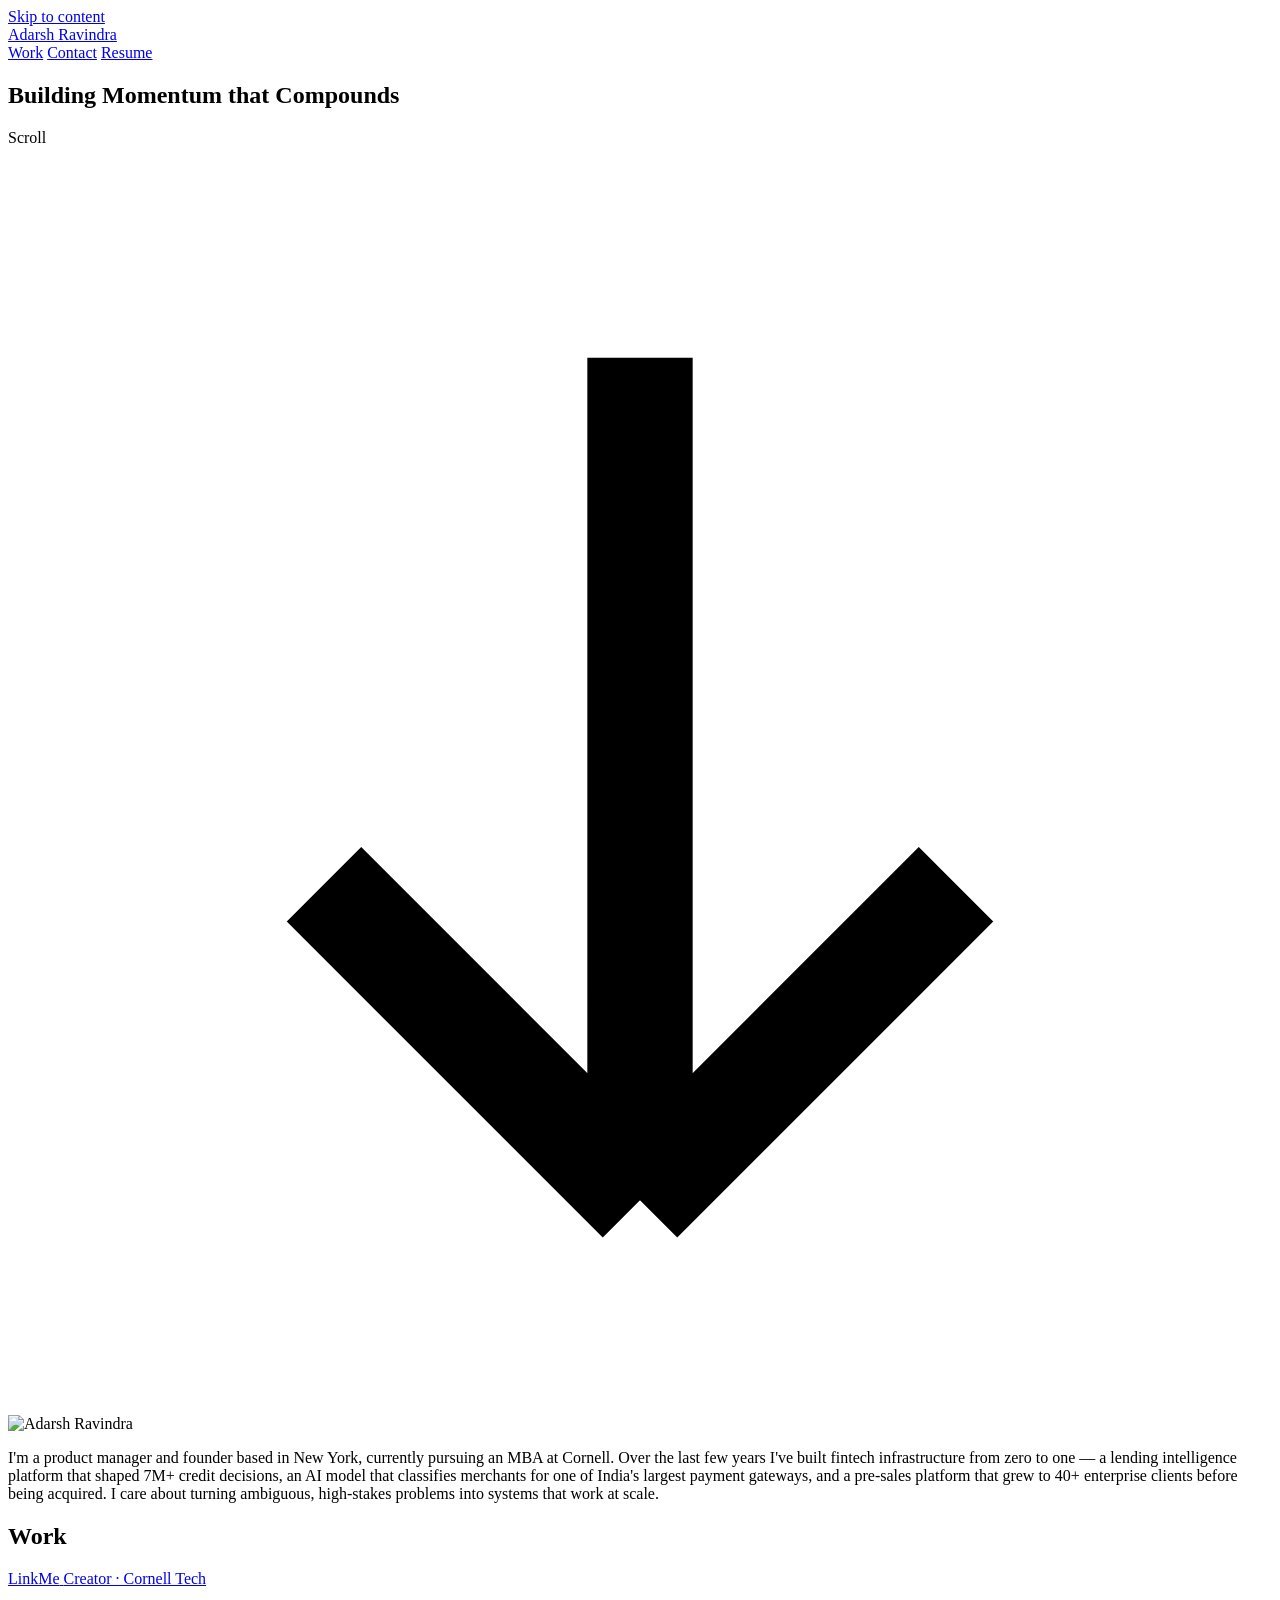
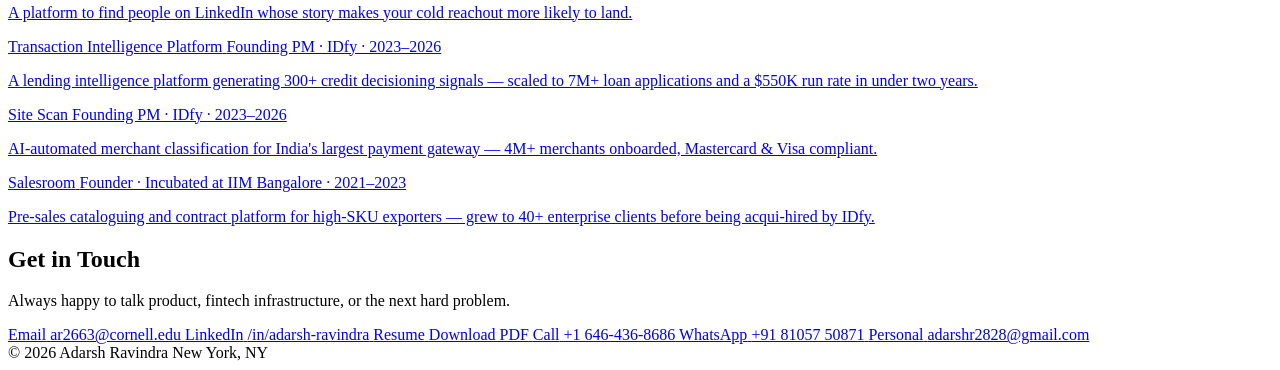
==== index.html @ f8903b34 "Add root site files" ====
<!DOCTYPE html>
<html lang="en">
<head>
<meta charset="UTF-8">
<meta name="viewport" content="width=device-width, initial-scale=1.0">
<title>Adarsh Ravindra</title>
<meta name="description" content="Product Manager and founder based in New York. Fintech infrastructure, 0-to-1 products, and AI/ML. Currently an MBA candidate at Cornell.">
<link rel="icon" href="data:image/svg+xml,%3Csvg xmlns='http://www.w3.org/2000/svg' viewBox='0 0 100 100'%3E%3Ctext y='.9em' font-size='90' font-family='Georgia,serif'%3EA%3C/text%3E%3C/svg%3E">
<link rel="canonical" href="https://adarshravindra.github.io/">
<meta name="theme-color" content="#FAFAF9">
<meta name="author" content="Adarsh Ravindra">

<!-- Open Graph / LinkedIn / WhatsApp -->
<meta property="og:type" content="website">
<meta property="og:url" content="https://adarshravindra.github.io/">
<meta property="og:title" content="Adarsh Ravindra — Product Manager & Founder">
<meta property="og:description" content="Product Manager and founder based in New York. Fintech infrastructure, 0-to-1 products, and AI/ML. Currently an MBA candidate at Cornell.">
<meta property="og:image" content="https://adarshravindra.github.io/assets/images/og-card.jpg">
<meta property="og:image:width" content="1200">
<meta property="og:image:height" content="630">
<meta property="og:site_name" content="Adarsh Ravindra">

<!-- Twitter/X -->
<meta name="twitter:card" content="summary_large_image">
<meta name="twitter:title" content="Adarsh Ravindra — Product Manager & Founder">
<meta name="twitter:description" content="Product Manager and founder based in New York. Fintech infrastructure, 0-to-1 products, and AI/ML. Currently an MBA candidate at Cornell.">
<meta name="twitter:image" content="https://adarshravindra.github.io/assets/images/og-card.jpg">

<link rel="preconnect" href="https://fonts.googleapis.com">
<link rel="preconnect" href="https://fonts.gstatic.com" crossorigin>
<link rel="stylesheet" href="https://fonts.googleapis.com/css2?family=Manrope:wght@400;500;600;700;800&family=Instrument+Serif:ital@0;1&display=swap">
<script type="application/ld+json">
{
  "@context": "https://schema.org",
  "@type": "Person",
  "name": "Adarsh Ravindra",
  "url": "https://adarshravindra.github.io/",
  "image": "https://adarshravindra.github.io/assets/images/headshot.jpg",
  "jobTitle": "Product Manager",
  "email": "mailto:ar2663@cornell.edu",
  "address": { "@type": "PostalAddress", "addressLocality": "New York", "addressRegion": "NY" },
  "alumniOf": [
    { "@type": "CollegeOrUniversity", "name": "Cornell SC Johnson College of Business" },
    { "@type": "CollegeOrUniversity", "name": "JSS Science & Technology University" }
  ],
  "knowsAbout": ["Product Management", "Fintech Infrastructure", "Credit Risk", "Machine Learning"],
  "sameAs": ["https://www.linkedin.com/in/adarsh-ravindra/"]
}
</script>
<script>document.documentElement.classList.add('js');</script>
<link rel="stylesheet" href="css/style.css?v=4">
</head>
<body>
<a class="skip-link" href="#main">Skip to content</a>

<nav class="nav">
  <div class="nav-inner">
    <a href="#landing" class="nav-name">Adarsh Ravindra</a>
    <div class="nav-links">
      <a href="#work">Work</a>
      <a href="#contact">Contact</a>
      <a href="assets/Adarsh_Ravindra_Resume.pdf" target="_blank" rel="noopener">Resume</a>
    </div>
  </div>
</nav>

<main id="main" tabindex="-1">

  <section class="landing" id="landing">
    <h1 class="hero-line">Building Momentum that Compounds</h1>
    <div class="scroll-cue">
      <span>Scroll</span>
      <svg viewBox="0 0 24 24" fill="none" stroke="currentColor" stroke-width="2"><path d="M12 4v16m0 0l-6-6m6 6l6-6"/></svg>
    </div>
  </section>

  <section class="intro" id="intro">
    <div class="wrap intro-inner">
      <div class="intro-photo reveal">
        <img src="assets/images/headshot.jpg" alt="Adarsh Ravindra" width="148" height="148" loading="lazy" decoding="async">
      </div>
      <div class="intro-text reveal">
        <p>I'm a product manager and founder based in New York, currently pursuing an MBA at Cornell. Over the last few years I've built fintech infrastructure from zero to one — a lending intelligence platform that shaped 7M+ credit decisions, an AI model that classifies merchants for one of India's largest payment gateways, and a pre-sales platform that grew to 40+ enterprise clients before being acquired. I care about turning ambiguous, high-stakes problems into systems that work at scale.</p>
      </div>
    </div>
  </section>

  <section class="work" id="work">
    <div class="wrap">
      <h2 class="work-title reveal">Work</h2>
      <div class="work-list reveal-group">

        <a href="projects/linkme.html" class="work-row">
          <div class="work-row-top">
            <span class="work-name">LinkMe</span>
            <span class="work-tag">Creator · Cornell Tech</span>
          </div>
          <p class="work-pitch">A platform to find people on LinkedIn whose story makes your cold reachout more likely to land.</p>
        </a>

        <a href="projects/tip.html" class="work-row">
          <div class="work-row-top">
            <span class="work-name">Transaction Intelligence Platform</span>
            <span class="work-tag">Founding PM · IDfy · 2023–2026</span>
          </div>
          <p class="work-pitch">A lending intelligence platform generating 300+ credit decisioning signals — scaled to 7M+ loan applications and a $550K run rate in under two years.</p>
        </a>

        <a href="projects/site-scan.html" class="work-row">
          <div class="work-row-top">
            <span class="work-name">Site Scan</span>
            <span class="work-tag">Founding PM · IDfy · 2023–2026</span>
          </div>
          <p class="work-pitch">AI-automated merchant classification for India's largest payment gateway — 4M+ merchants onboarded, Mastercard &amp; Visa compliant.</p>
        </a>

        <a href="projects/salesroom.html" class="work-row">
          <div class="work-row-top">
            <span class="work-name">Salesroom</span>
            <span class="work-tag">Founder · Incubated at IIM Bangalore · 2021–2023</span>
          </div>
          <p class="work-pitch">Pre-sales cataloguing and contract platform for high-SKU exporters — grew to 40+ enterprise clients before being acqui-hired by IDfy.</p>
        </a>

      </div>
    </div>
  </section>

  <section class="contact" id="contact">
    <div class="wrap">
      <div class="reveal">
        <h2 class="contact-heading">Get in Touch</h2>
        <p class="contact-line">Always happy to talk product, fintech infrastructure, or the next hard problem.</p>
      </div>

      <div class="contact-grid reveal-group">
        <a class="contact-item" href="mailto:ar2663@cornell.edu">
          <span class="label">Email</span>
          <span class="value">ar2663@cornell.edu</span>
        </a>
        <a class="contact-item" href="https://www.linkedin.com/in/adarsh-ravindra/" target="_blank" rel="noopener">
          <span class="label">LinkedIn</span>
          <span class="value">/in/adarsh-ravindra</span>
        </a>
        <a class="contact-item" href="assets/Adarsh_Ravindra_Resume.pdf" target="_blank" rel="noopener">
          <span class="label">Resume</span>
          <span class="value">Download PDF</span>
        </a>
        <a class="contact-item" href="tel:+16464368686">
          <span class="label">Call</span>
          <span class="value">+1 646-436-8686</span>
        </a>
        <a class="contact-item" href="https://wa.me/918105750871" target="_blank" rel="noopener">
          <span class="label">WhatsApp</span>
          <span class="value">+91 81057 50871</span>
        </a>
        <a class="contact-item" href="mailto:adarshr2828@gmail.com">
          <span class="label">Personal</span>
          <span class="value">adarshr2828@gmail.com</span>
        </a>
      </div>

      <div class="footer-bottom">
        <span>&copy; 2026 Adarsh Ravindra</span>
        <span>New York, NY</span>
      </div>
    </div>
  </section>

</main>

<script src="js/main.js?v=4"></script>
</body>
</html>
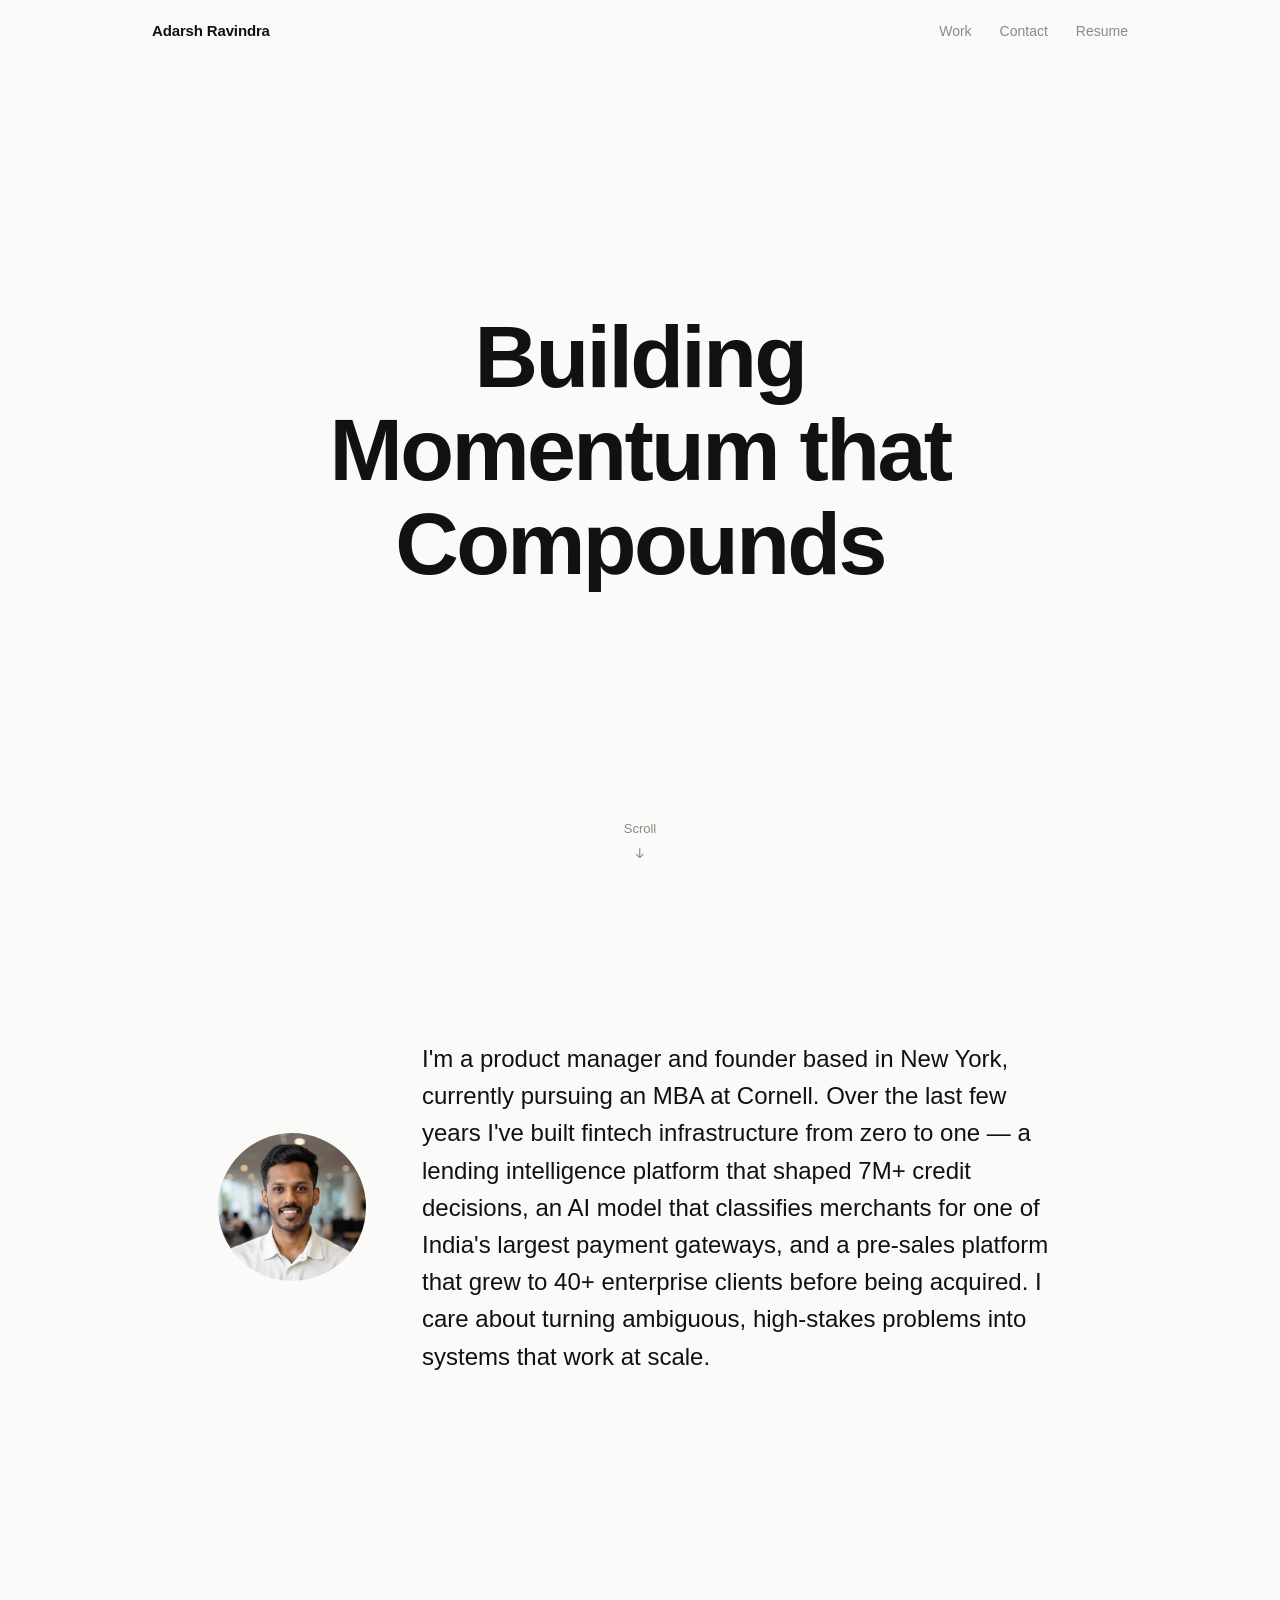
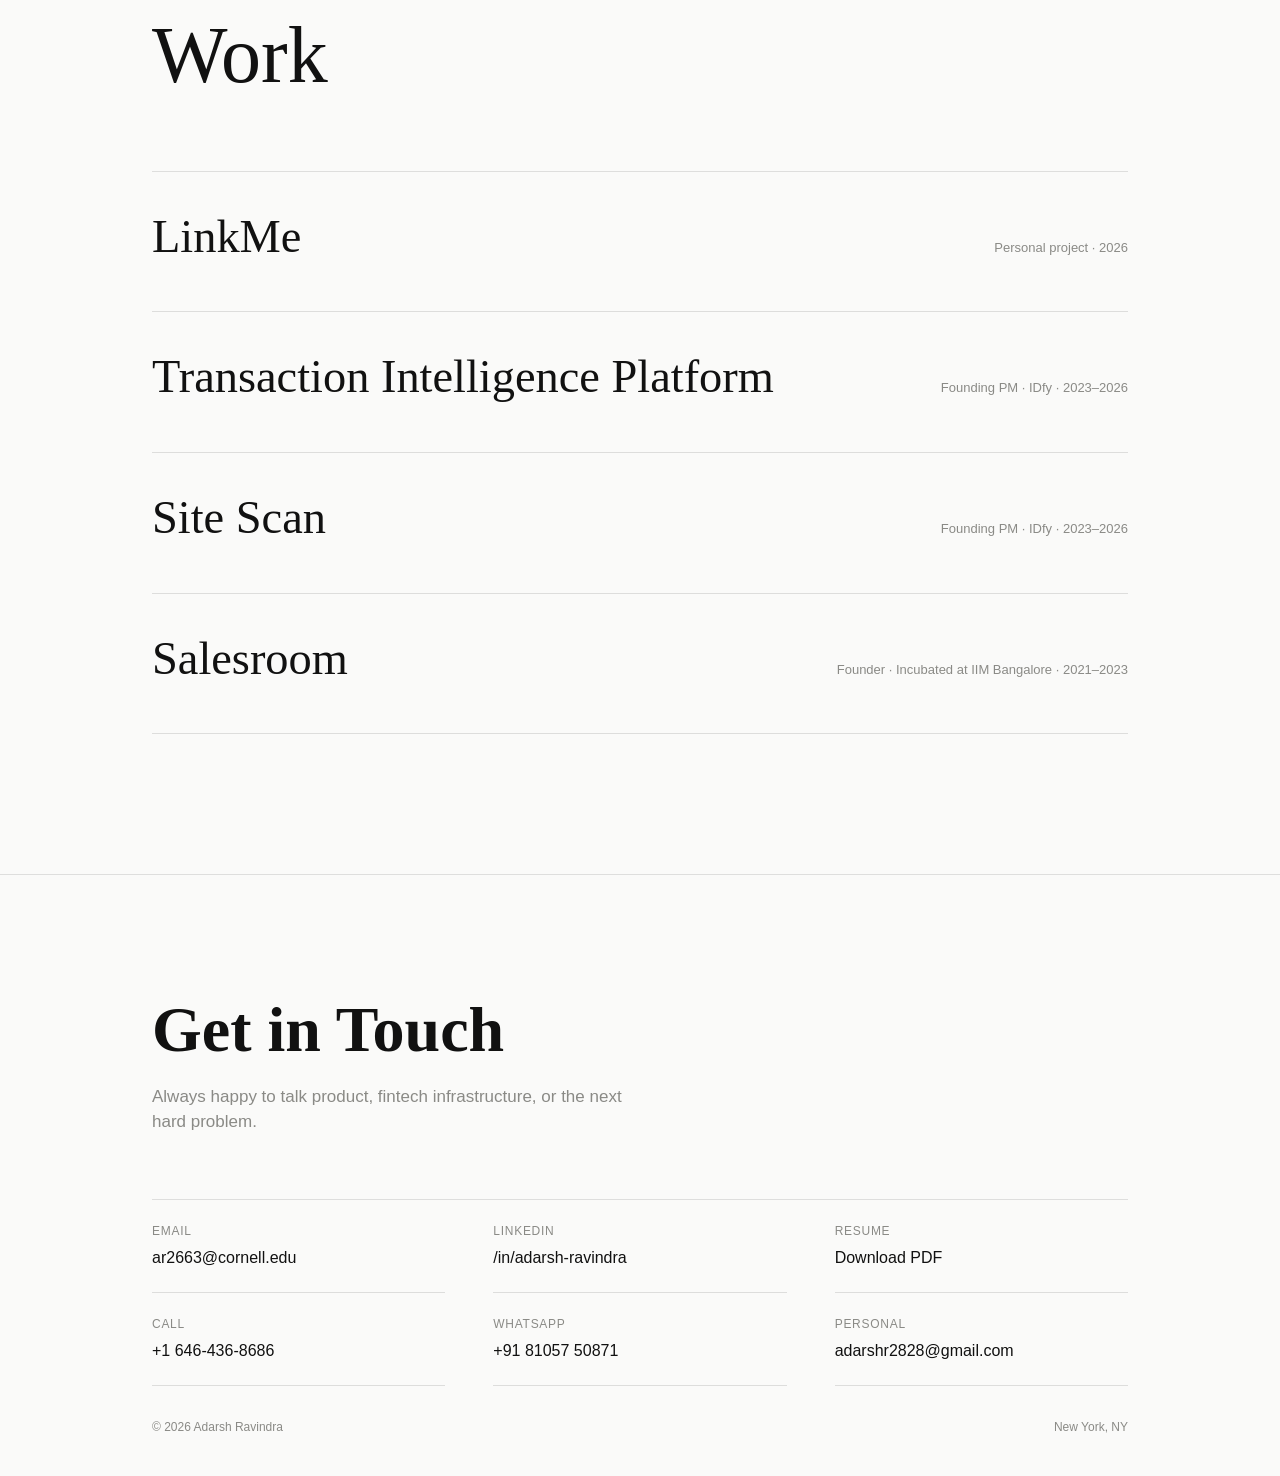
==== commit fdf608b5: "Update LinkMe tag to Personal project · 2026" ====
--- a/index.html
+++ b/index.html
@@ -93,7 +93,7 @@
         <a href="projects/linkme.html" class="work-row">
           <div class="work-row-top">
             <span class="work-name">LinkMe</span>
-            <span class="work-tag">Creator · Cornell Tech</span>
+            <span class="work-tag">Personal project · 2026</span>
           </div>
           <p class="work-pitch">A platform to find people on LinkedIn whose story makes your cold reachout more likely to land.</p>
         </a>
--- a/css/style.css
+++ b/css/style.css
@@ -0,0 +1,560 @@
+/* Fonts are loaded via <link> in each page's <head> (faster than @import). */
+
+:root {
+  --bg: #FAFAF9;
+  --text: #111111;
+  --muted: #8A8A86;
+  --divider: rgba(17, 17, 17, 0.12);
+  --divider-strong: rgba(17, 17, 17, 0.2);
+  --btn-bg: #111111;
+  --btn-text: #FAFAF9;
+  --max-width: 1040px;
+  --edge: 32px;
+}
+
+* { box-sizing: border-box; margin: 0; padding: 0; }
+
+html { scroll-behavior: smooth; }
+
+body {
+  background: var(--bg);
+  color: var(--text);
+  font-family: 'Manrope', -apple-system, BlinkMacSystemFont, sans-serif;
+  font-weight: 400;
+  line-height: 1.5;
+  -webkit-font-smoothing: antialiased;
+}
+
+a { color: inherit; text-decoration: none; }
+
+/* Visible keyboard focus (mouse users never see this) */
+:focus-visible {
+  outline: 2px solid var(--text);
+  outline-offset: 3px;
+  border-radius: 2px;
+}
+
+/* Skip link for screen readers / keyboard */
+.skip-link {
+  position: absolute;
+  left: -9999px;
+  top: 0;
+  z-index: 100;
+  background: var(--text);
+  color: var(--bg);
+  padding: 12px 20px;
+  font-size: 14px;
+}
+.skip-link:focus {
+  left: 12px;
+  top: 12px;
+}
+
+img { max-width: 100%; }
+
+.wrap {
+  max-width: var(--max-width);
+  margin: 0 auto;
+  padding: 0 var(--edge);
+}
+
+/* ---------- Nav ---------- */
+.nav {
+  position: fixed;
+  top: 0;
+  left: 0;
+  right: 0;
+  z-index: 50;
+  background: rgba(250, 250, 249, 0.85);
+  backdrop-filter: blur(8px);
+  border-bottom: 1px solid transparent;
+  transition: border-color 0.3s ease;
+}
+.nav.scrolled { border-bottom-color: var(--divider); }
+.nav-inner {
+  max-width: var(--max-width);
+  margin: 0 auto;
+  padding: 20px var(--edge);
+  display: flex;
+  align-items: center;
+  justify-content: space-between;
+}
+.nav-name {
+  font-weight: 600;
+  font-size: 15px;
+  letter-spacing: -0.01em;
+}
+.nav-links {
+  display: flex;
+  gap: 28px;
+  font-size: 14px;
+  color: var(--muted);
+}
+.nav-links a { transition: color 0.2s ease; }
+.nav-links a:hover { color: var(--text); }
+
+/* ---------- Reveal-on-scroll ---------- */
+:root {
+  --ease-out: cubic-bezier(0.22, 0.61, 0.36, 1);
+  --reveal-dur: 0.85s;
+}
+
+/* Uses animation, not transition — these elements (.work-row, .contact-item)
+   define their own `transition` for hover, which would otherwise clash. */
+/* Hidden only when JS is confirmed running (see the inline <script> in <head>).
+   If JS is disabled, blocked, or fails, content renders normally instead of
+   being stuck invisible. */
+.js .reveal,
+.js .reveal-group > * {
+  opacity: 0;
+  transform: translateY(22px);
+}
+
+.reveal.is-visible,
+.reveal-group > .is-visible {
+  animation: reveal-in var(--reveal-dur) var(--ease-out) forwards;
+}
+
+@keyframes reveal-in {
+  from { opacity: 0; transform: translateY(22px); }
+  to   { opacity: 1; transform: translateY(0); }
+}
+
+/* the group container itself must never hide its staggered children */
+.reveal-group { opacity: 1; transform: none; animation: none; }
+
+/* Anchor jumps (#work, #contact) clear the fixed nav */
+[id] { scroll-margin-top: 96px; }
+
+/* ---------- Landing ---------- */
+.landing {
+  min-height: 100svh;
+  display: flex;
+  flex-direction: column;
+  align-items: center;
+  justify-content: center;
+  text-align: center;
+  padding: 0 var(--edge);
+  position: relative;
+}
+.hero-line {
+  font-size: clamp(2.6rem, 7.5vw, 5.5rem);
+  font-weight: 800;
+  max-width: 15ch;
+  letter-spacing: -0.03em;
+  line-height: 1.06;
+  text-wrap: balance;
+  opacity: 0;
+  transform: translateY(14px);
+  animation: hero-in 0.9s ease 0.15s forwards;
+}
+@keyframes hero-in {
+  to { opacity: 1; transform: translateY(0); }
+}
+.scroll-cue {
+  position: absolute;
+  bottom: 40px;
+  left: 50%;
+  transform: translateX(-50%);
+  color: var(--muted);
+  font-size: 13px;
+  display: flex;
+  flex-direction: column;
+  align-items: center;
+  gap: 8px;
+  cursor: pointer;
+  animation: floaty 2.4s ease-in-out infinite;
+}
+.scroll-cue svg { width: 14px; height: 14px; }
+@keyframes floaty {
+  0%, 100% { transform: translate(-50%, 0); }
+  50% { transform: translate(-50%, 8px); }
+}
+
+/* ---------- Intro ---------- */
+.intro { padding: 140px 0; }
+.intro-inner {
+  display: flex;
+  gap: 56px;
+  align-items: center;
+  justify-content: center;
+}
+.intro-photo {
+  flex: 0 0 auto;
+  width: 148px;
+  height: 148px;
+  border-radius: 50%;
+  overflow: hidden;
+  background: var(--divider);
+}
+.intro-photo img {
+  width: 100%;
+  height: 100%;
+  object-fit: cover;
+  display: block;
+}
+.intro-text p {
+  font-size: clamp(1.15rem, 2.4vw, 1.5rem);
+  line-height: 1.55;
+  font-weight: 400;
+  color: var(--text);
+  max-width: 640px;
+}
+
+/* ---------- Work ---------- */
+.work { padding: 80px 0 140px; }
+.work-title {
+  font-family: 'Instrument Serif', serif;
+  font-size: clamp(3.25rem, 7.5vw, 5rem);
+  font-weight: 400;
+  margin-bottom: 56px;
+}
+.work-list { border-top: 1px solid var(--divider); }
+.work-row {
+  display: block;
+  border-bottom: 1px solid var(--divider);
+  padding: 30px 0;
+  transition: background 0.35s ease, padding-left 0.35s ease;
+}
+.work-row:hover {
+  background: rgba(17, 17, 17, 0.025);
+  padding-left: 10px;
+}
+.work-row-top {
+  display: flex;
+  align-items: baseline;
+  justify-content: space-between;
+  gap: 24px;
+}
+.work-name {
+  font-family: 'Instrument Serif', serif;
+  font-size: clamp(1.85rem, 4.6vw, 2.9rem);
+  font-weight: 400;
+  transition: transform 0.35s ease;
+}
+.work-row:hover .work-name { transform: translateX(4px); }
+.work-tag {
+  font-size: 13px;
+  color: var(--muted);
+  white-space: nowrap;
+  flex-shrink: 0;
+}
+.work-pitch {
+  font-size: 14px;
+  color: var(--muted);
+  margin-top: 10px;
+  max-height: 0;
+  opacity: 0;
+  overflow: hidden;
+  transition: max-height 0.4s ease, opacity 0.35s ease, margin-top 0.35s ease;
+}
+.work-row:hover .work-pitch {
+  max-height: 60px;
+  opacity: 1;
+  margin-top: 12px;
+}
+
+/* ---------- Contact ---------- */
+.contact {
+  padding: 120px 0 0;
+  border-top: 1px solid var(--divider);
+}
+.contact-heading {
+  font-family: 'Instrument Serif', serif;
+  font-size: clamp(2.75rem, 6vw, 4rem);
+  line-height: 1.1;
+  margin-bottom: 18px;
+}
+.contact-line {
+  color: var(--muted);
+  font-size: 17px;
+  max-width: 480px;
+  margin-bottom: 64px;
+}
+
+/* Equal-weight contact rows */
+.contact-grid {
+  display: grid;
+  grid-template-columns: 1fr;
+  gap: 0 48px;
+  border-top: 1px solid var(--divider);
+}
+@media (min-width: 560px) {
+  .contact-grid { grid-template-columns: repeat(2, 1fr); }
+}
+@media (min-width: 860px) {
+  .contact-grid { grid-template-columns: repeat(3, 1fr); }
+}
+.contact-item {
+  display: block;
+  padding: 22px 0;
+  border-bottom: 1px solid var(--divider);
+  transition: padding-left 0.3s ease;
+}
+.contact-item:hover { padding-left: 8px; }
+.contact-item .label {
+  display: block;
+  font-size: 12px;
+  letter-spacing: 0.06em;
+  text-transform: uppercase;
+  color: var(--muted);
+  margin-bottom: 6px;
+}
+.contact-item .value {
+  display: block;
+  font-size: 16px;
+  font-weight: 500;
+}
+.contact-item:hover .value { text-decoration: underline; text-underline-offset: 3px; }
+
+.footer-bottom {
+  display: flex;
+  justify-content: space-between;
+  align-items: center;
+  gap: 16px;
+  flex-wrap: wrap;
+  padding: 32px 0 40px;
+  font-size: 12px;
+  color: var(--muted);
+}
+
+/* ---------- Case study pages ---------- */
+.case-header {
+  padding-top: 160px;
+  padding-bottom: 40px;
+}
+/* Case-study header eases in on load */
+.case-header > * {
+  opacity: 0;
+  transform: translateY(16px);
+  animation: page-enter 0.8s var(--ease-out) forwards;
+}
+.case-header > :nth-child(1) { animation-delay: 0.05s; }
+.case-header > :nth-child(2) { animation-delay: 0.15s; }
+.case-header > :nth-child(3) { animation-delay: 0.25s; }
+@keyframes page-enter {
+  to { opacity: 1; transform: translateY(0); }
+}
+.case-back {
+  font-size: 13px;
+  color: var(--muted);
+  display: inline-flex;
+  align-items: center;
+  gap: 6px;
+  margin-bottom: 40px;
+}
+.case-back:hover { color: var(--text); }
+.case-title {
+  font-family: 'Instrument Serif', serif;
+  font-size: clamp(3rem, 7vw, 5rem);
+  line-height: 1.08;
+  margin-bottom: 16px;
+}
+.case-meta {
+  color: var(--muted);
+  font-size: 14px;
+}
+.case-body {
+  padding-top: 20px;
+  padding-bottom: 140px;
+  max-width: 720px;
+}
+.case-body p {
+  font-size: 1.15rem;
+  line-height: 1.7;
+  margin-bottom: 24px;
+}
+.case-soon {
+  color: var(--muted);
+  font-style: italic;
+}
+
+/* Lede paragraph */
+.case-lede {
+  font-size: clamp(1.25rem, 2.6vw, 1.5rem);
+  line-height: 1.55;
+  margin-bottom: 40px;
+}
+
+/* Section headings inside a case study */
+.case-section {
+  margin-top: 64px;
+}
+.case-section h2 {
+  font-family: 'Instrument Serif', serif;
+  font-size: clamp(2rem, 3.6vw, 2.6rem);
+  font-weight: 400;
+  margin-bottom: 22px;
+}
+.case-section ul {
+  list-style: none;
+  margin-bottom: 24px;
+}
+.case-section li {
+  font-size: 1.05rem;
+  line-height: 1.65;
+  padding-left: 22px;
+  position: relative;
+  margin-bottom: 14px;
+}
+.case-section li::before {
+  content: "—";
+  position: absolute;
+  left: 0;
+  color: var(--muted);
+}
+
+/* Stat callouts */
+.stats {
+  display: grid;
+  grid-template-columns: repeat(2, 1fr);
+  gap: 32px 24px;
+  margin: 40px 0;
+  padding: 32px 0;
+  border-top: 1px solid var(--divider);
+  border-bottom: 1px solid var(--divider);
+}
+@media (min-width: 760px) {
+  .stats { grid-template-columns: repeat(4, 1fr); }
+}
+.stat-value {
+  font-size: clamp(1.75rem, 4vw, 2.4rem);
+  font-weight: 700;
+  letter-spacing: -0.02em;
+  line-height: 1.1;
+}
+.stat-label {
+  font-size: 13px;
+  color: var(--muted);
+  margin-top: 8px;
+  line-height: 1.4;
+}
+
+/* Materials / press links */
+.link-list { margin-top: 8px; }
+.link-list a {
+  display: block;
+  padding: 16px 0;
+  border-bottom: 1px solid var(--divider);
+  font-size: 15px;
+  transition: padding-left 0.3s ease, background 0.3s ease;
+}
+.link-list a:first-child { border-top: 1px solid var(--divider); }
+.link-list a:hover {
+  padding-left: 10px;
+  background: rgba(17, 17, 17, 0.025);
+}
+.link-meta {
+  color: var(--muted);
+  font-size: 13px;
+  margin-left: 8px;
+}
+
+/* Patents (non-clickable rows) */
+.patent-item {
+  display: block;
+  padding: 18px 0;
+  border-bottom: 1px solid var(--divider);
+}
+.patent-item:first-child { border-top: 1px solid var(--divider); }
+.patent-name {
+  display: block;
+  font-size: 16px;
+  font-weight: 500;
+  line-height: 1.4;
+}
+.patent-meta {
+  display: block;
+  font-size: 13px;
+  color: var(--muted);
+  margin-top: 6px;
+}
+
+/* Press clipping image */
+.clipping {
+  margin: 32px 0;
+  max-width: 420px;
+  border: 1px solid var(--divider);
+  border-radius: 6px;
+  overflow: hidden;
+}
+.clipping img { width: 100%; display: block; }
+.clipping figcaption {
+  font-size: 12px;
+  color: var(--muted);
+  padding: 12px 14px;
+  border-top: 1px solid var(--divider);
+}
+
+/* Pull quote */
+.pullquote {
+  font-family: 'Instrument Serif', serif;
+  font-size: clamp(1.35rem, 3vw, 1.75rem);
+  line-height: 1.45;
+  margin: 40px 0;
+  padding-left: 24px;
+  border-left: 2px solid var(--divider-strong);
+}
+.pullquote cite {
+  display: block;
+  font-family: 'Manrope', sans-serif;
+  font-style: normal;
+  font-size: 13px;
+  color: var(--muted);
+  margin-top: 14px;
+}
+
+/* Next-project footer nav */
+.case-next {
+  border-top: 1px solid var(--divider);
+  padding: 40px 0 100px;
+  display: flex;
+  justify-content: space-between;
+  align-items: baseline;
+  gap: 20px;
+  flex-wrap: wrap;
+}
+.case-next-label { font-size: 13px; color: var(--muted); }
+.case-next-name {
+  font-family: 'Instrument Serif', serif;
+  font-size: clamp(1.4rem, 3vw, 2rem);
+}
+
+/* ---------- Responsive ---------- */
+@media (max-width: 700px) {
+  :root { --edge: 22px; }
+  .intro { padding: 100px 0; }
+  .intro-inner { flex-direction: column; align-items: flex-start; gap: 32px; }
+  .intro-photo { width: 120px; height: 120px; }
+  .work-row-top { flex-direction: column; align-items: flex-start; gap: 6px; }
+  .work-tag { white-space: normal; }
+  .nav-links { gap: 18px; }
+  .case-header { padding-top: 130px; }
+  .case-next { flex-direction: column; gap: 8px; }
+}
+
+/* ---------- Respect reduced-motion preferences ---------- */
+@media (prefers-reduced-motion: reduce) {
+  html { scroll-behavior: auto; }
+  *, *::before, *::after {
+    animation-duration: 0.01ms !important;
+    animation-iteration-count: 1 !important;
+    transition-duration: 0.01ms !important;
+    scroll-behavior: auto !important;
+  }
+  .reveal,
+  .reveal-group > *,
+  .case-header > * { opacity: 1 !important; transform: none !important; animation: none !important; }
+  .hero-line { opacity: 1; transform: none; animation: none; }
+  .scroll-cue { animation: none; }
+}
+
+/* ---------- Print ---------- */
+@media print {
+  .nav, .scroll-cue, .case-next { display: none; }
+  body { background: #fff; color: #000; }
+  .reveal,
+  .reveal-group > *,
+  .case-header > * { opacity: 1 !important; transform: none !important; animation: none !important; }
+  a { text-decoration: underline; }
+}
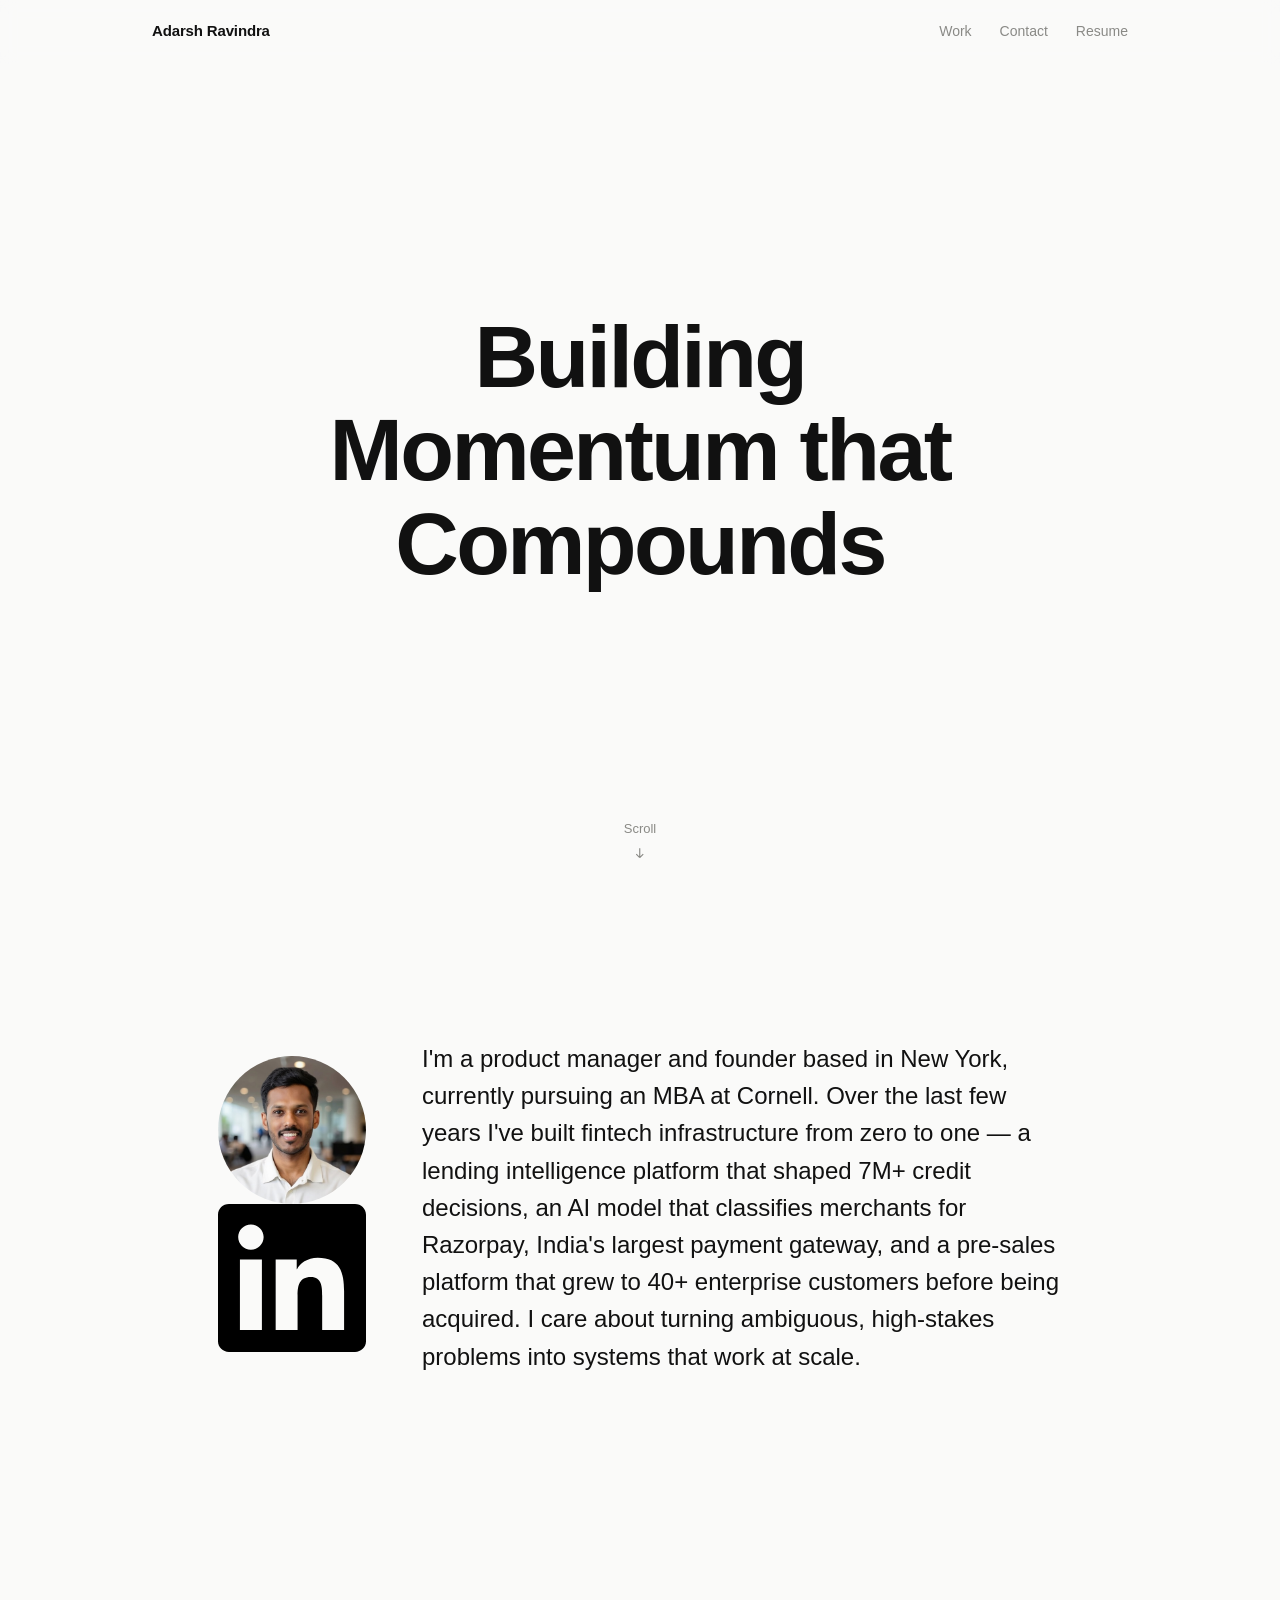
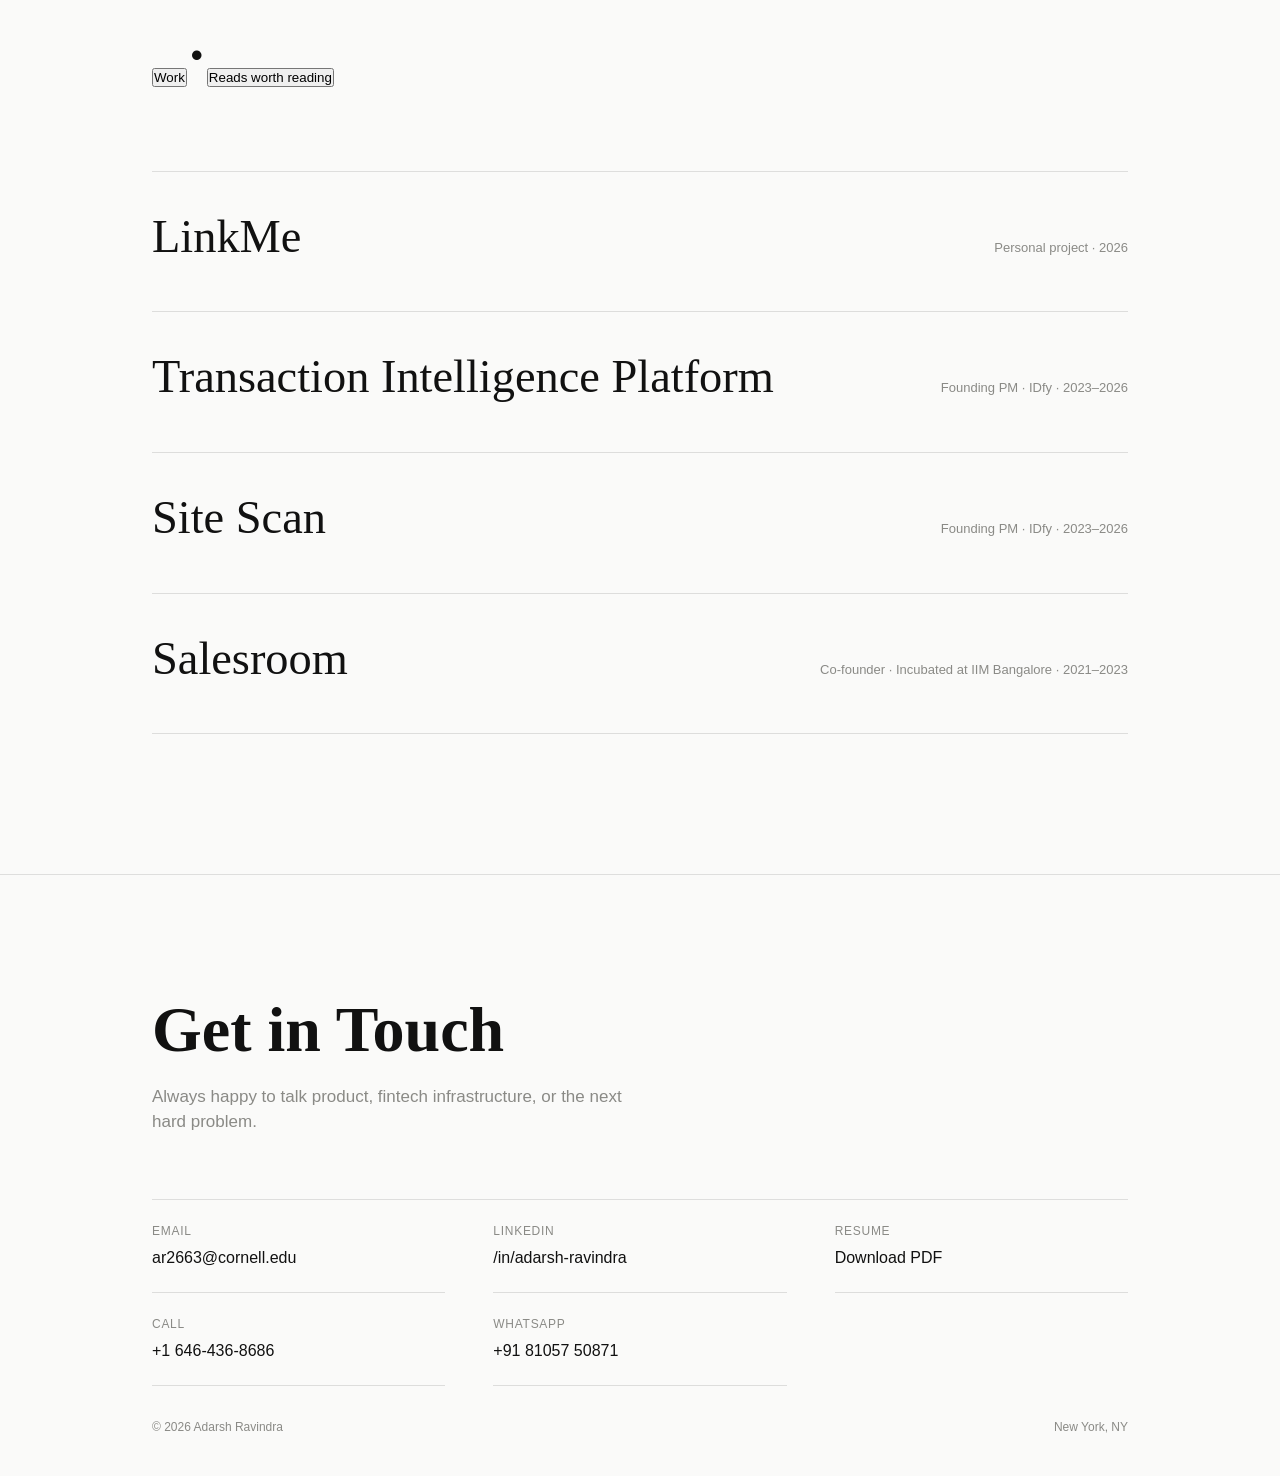
==== commit 301bd7f2: "Update site: Project Synthesis, root pages" ====
--- a/index.html
+++ b/index.html
@@ -48,7 +48,7 @@
 }
 </script>
 <script>document.documentElement.classList.add('js');</script>
-<link rel="stylesheet" href="css/style.css?v=4">
+<link rel="stylesheet" href="css/style.css?v=13">
 </head>
 <body>
 <a class="skip-link" href="#main">Skip to content</a>
@@ -76,19 +76,27 @@
 
   <section class="intro" id="intro">
     <div class="wrap intro-inner">
-      <div class="intro-photo reveal">
-        <img src="assets/images/headshot.jpg" alt="Adarsh Ravindra" width="148" height="148" loading="lazy" decoding="async">
+      <div class="intro-aside reveal">
+        <div class="intro-photo">
+          <img src="assets/images/headshot.jpg" alt="Adarsh Ravindra" width="148" height="148" loading="lazy" decoding="async">
+        </div>
+        <a class="intro-linkedin" href="https://www.linkedin.com/in/adarsh-ravindra/" target="_blank" rel="noopener" aria-label="Adarsh Ravindra on LinkedIn">
+          <svg viewBox="0 0 24 24" aria-hidden="true" focusable="false"><path d="M20.447 20.452h-3.554v-5.569c0-1.328-.027-3.037-1.852-3.037-1.853 0-2.136 1.445-2.136 2.939v5.667H9.351V9h3.414v1.561h.046c.477-.9 1.637-1.85 3.37-1.85 3.601 0 4.267 2.37 4.267 5.455v6.286zM5.337 7.433c-1.144 0-2.063-.926-2.063-2.065 0-1.138.92-2.063 2.063-2.063 1.14 0 2.064.925 2.064 2.063 0 1.139-.925 2.065-2.064 2.065zm1.782 13.019H3.555V9h3.564v11.452zM22.225 0H1.771C.792 0 0 .774 0 1.729v20.542C0 23.227.792 24 1.771 24h20.451C23.2 24 24 23.227 24 22.271V1.729C24 .774 23.2 0 22.225 0z"/></svg>
+        </a>
       </div>
       <div class="intro-text reveal">
-        <p>I'm a product manager and founder based in New York, currently pursuing an MBA at Cornell. Over the last few years I've built fintech infrastructure from zero to one — a lending intelligence platform that shaped 7M+ credit decisions, an AI model that classifies merchants for one of India's largest payment gateways, and a pre-sales platform that grew to 40+ enterprise clients before being acquired. I care about turning ambiguous, high-stakes problems into systems that work at scale.</p>
+        <p>I'm a product manager and founder based in New York, currently pursuing an MBA at Cornell. Over the last few years I've built fintech infrastructure from zero to one — a lending intelligence platform that shaped 7M+ credit decisions, an AI model that classifies merchants for Razorpay, India's largest payment gateway, and a pre-sales platform that grew to 40+ enterprise customers before being acquired. I care about turning ambiguous, high-stakes problems into systems that work at scale.</p>
       </div>
     </div>
   </section>
 
   <section class="work" id="work">
     <div class="wrap">
-      <h2 class="work-title reveal">Work</h2>
-      <div class="work-list reveal-group">
+      <h2 class="work-title reveal section-switch" role="tablist" aria-label="Section">
+        <button type="button" class="switch-item is-active" role="tab" aria-selected="true"  aria-controls="panel-work"  id="tab-work">Work</button><span class="switch-sep" aria-hidden="true">·</span><button type="button" class="switch-item" role="tab" aria-selected="false" aria-controls="panel-reads" id="tab-reads">Reads worth reading</button>
+      </h2>
+
+      <div class="work-list reveal-group" id="panel-work" role="tabpanel" aria-labelledby="tab-work">
 
         <a href="projects/linkme.html" class="work-row">
           <div class="work-row-top">
@@ -111,18 +119,32 @@
             <span class="work-name">Site Scan</span>
             <span class="work-tag">Founding PM · IDfy · 2023–2026</span>
           </div>
-          <p class="work-pitch">AI-automated merchant classification for India's largest payment gateway — 4M+ merchants onboarded, Mastercard &amp; Visa compliant.</p>
+          <p class="work-pitch">Merchant category classification for Razorpay, India's largest payment gateway — 4M+ merchants onboarded, Mastercard &amp; Visa compliant.</p>
         </a>
 
         <a href="projects/salesroom.html" class="work-row">
           <div class="work-row-top">
             <span class="work-name">Salesroom</span>
-            <span class="work-tag">Founder · Incubated at IIM Bangalore · 2021–2023</span>
+            <span class="work-tag">Co-founder · Incubated at IIM Bangalore · 2021–2023</span>
           </div>
-          <p class="work-pitch">Pre-sales cataloguing and contract platform for high-SKU exporters — grew to 40+ enterprise clients before being acqui-hired by IDfy.</p>
+          <p class="work-pitch">Pre-sales cataloguing and contract platform for high-SKU exporters — grew to 40+ enterprise customers before being acqui-hired by IDfy.</p>
         </a>
 
       </div>
+
+      <!-- Reads: one <a class="work-row"> per article, same shape as the Work rows above. -->
+      <div class="work-list reads-list reveal-group" id="panel-reads" role="tabpanel" aria-labelledby="tab-reads" hidden>
+
+        <a href="reads/synthesis.html" class="work-row">
+          <div class="work-row-top">
+            <span class="work-name">Project Synthesis</span>
+            <span class="work-tag">Replicating your best employees · June 2026</span>
+          </div>
+          <p class="work-pitch">Why enterprise AI fails on context, and what it takes to harvest the workflows and reasoning of a company's best people into agents that can actually do the work.</p>
+        </a>
+
+      </div>
+
     </div>
   </section>
 
@@ -154,10 +176,6 @@
           <span class="label">WhatsApp</span>
           <span class="value">+91 81057 50871</span>
         </a>
-        <a class="contact-item" href="mailto:adarshr2828@gmail.com">
-          <span class="label">Personal</span>
-          <span class="value">adarshr2828@gmail.com</span>
-        </a>
       </div>
 
       <div class="footer-bottom">
@@ -169,6 +187,6 @@
 
 </main>
 
-<script src="js/main.js?v=4"></script>
+<script src="js/main.js?v=13"></script>
 </body>
 </html>
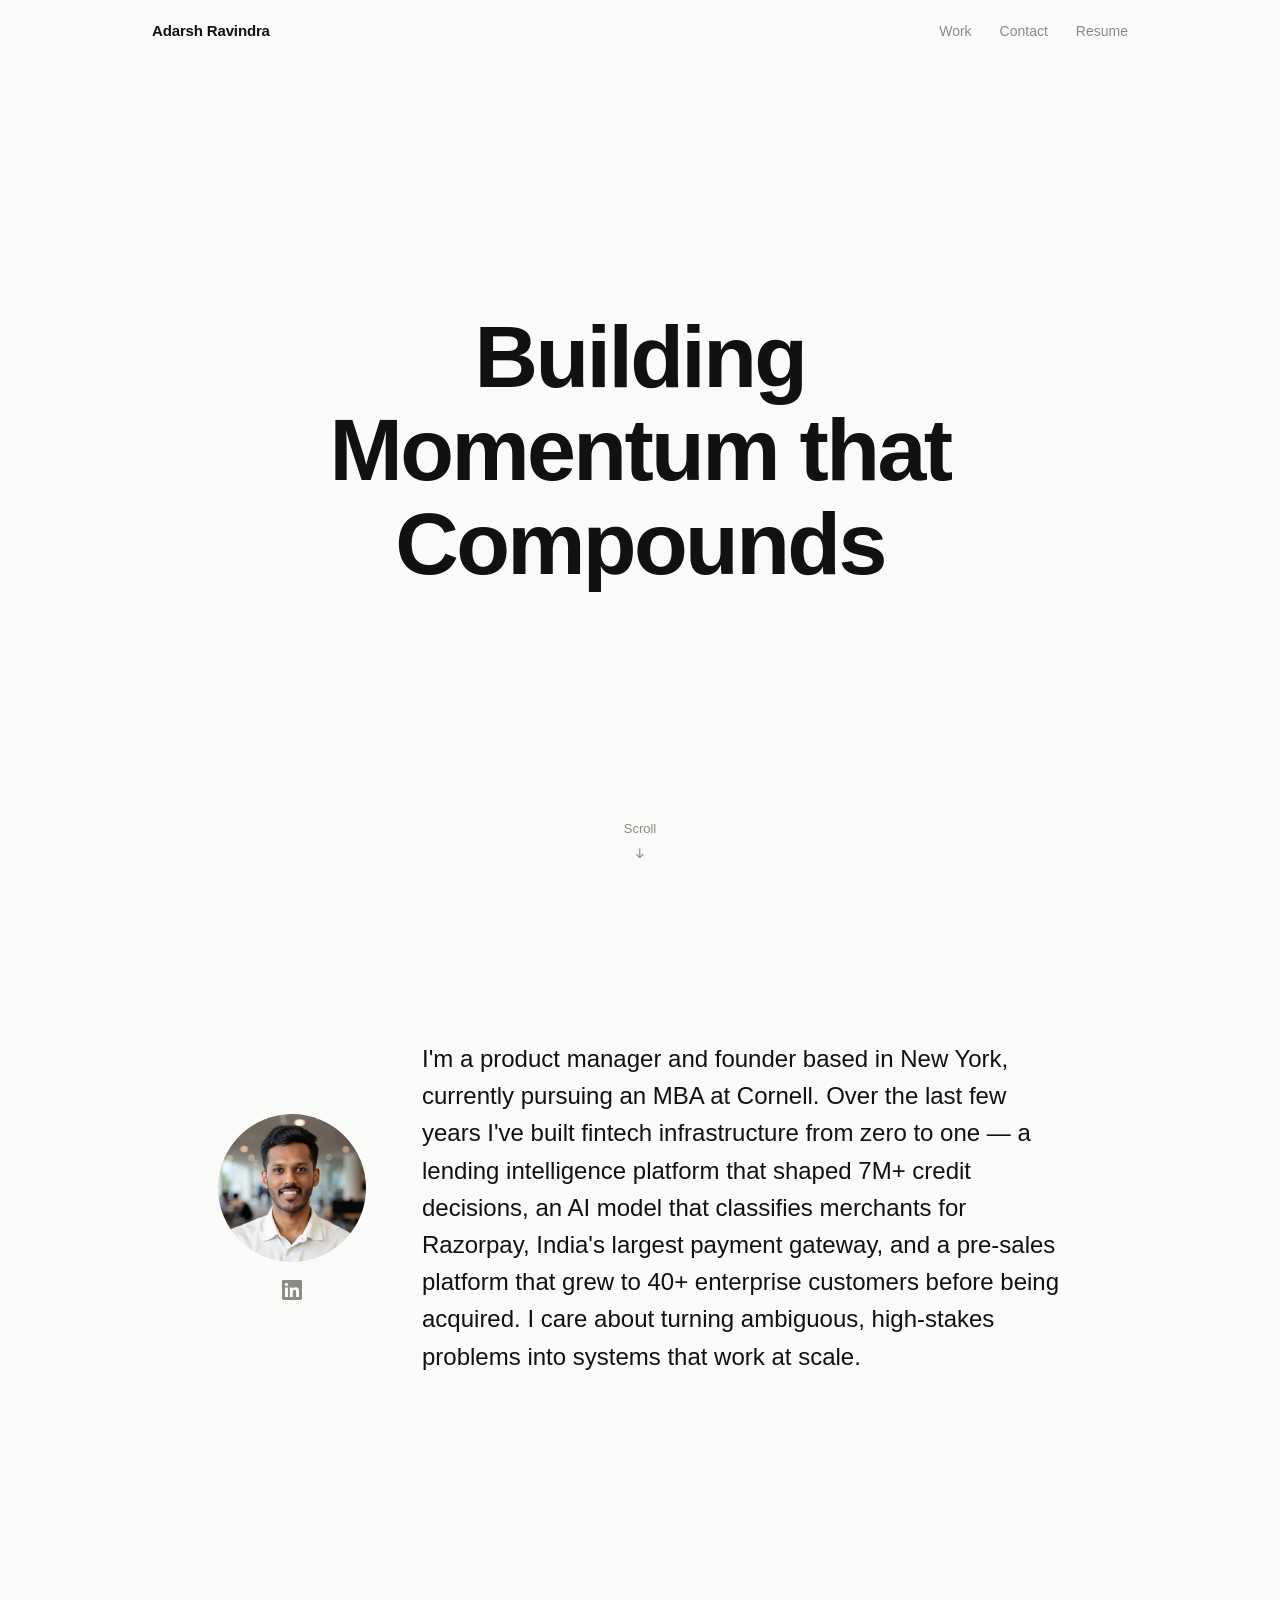
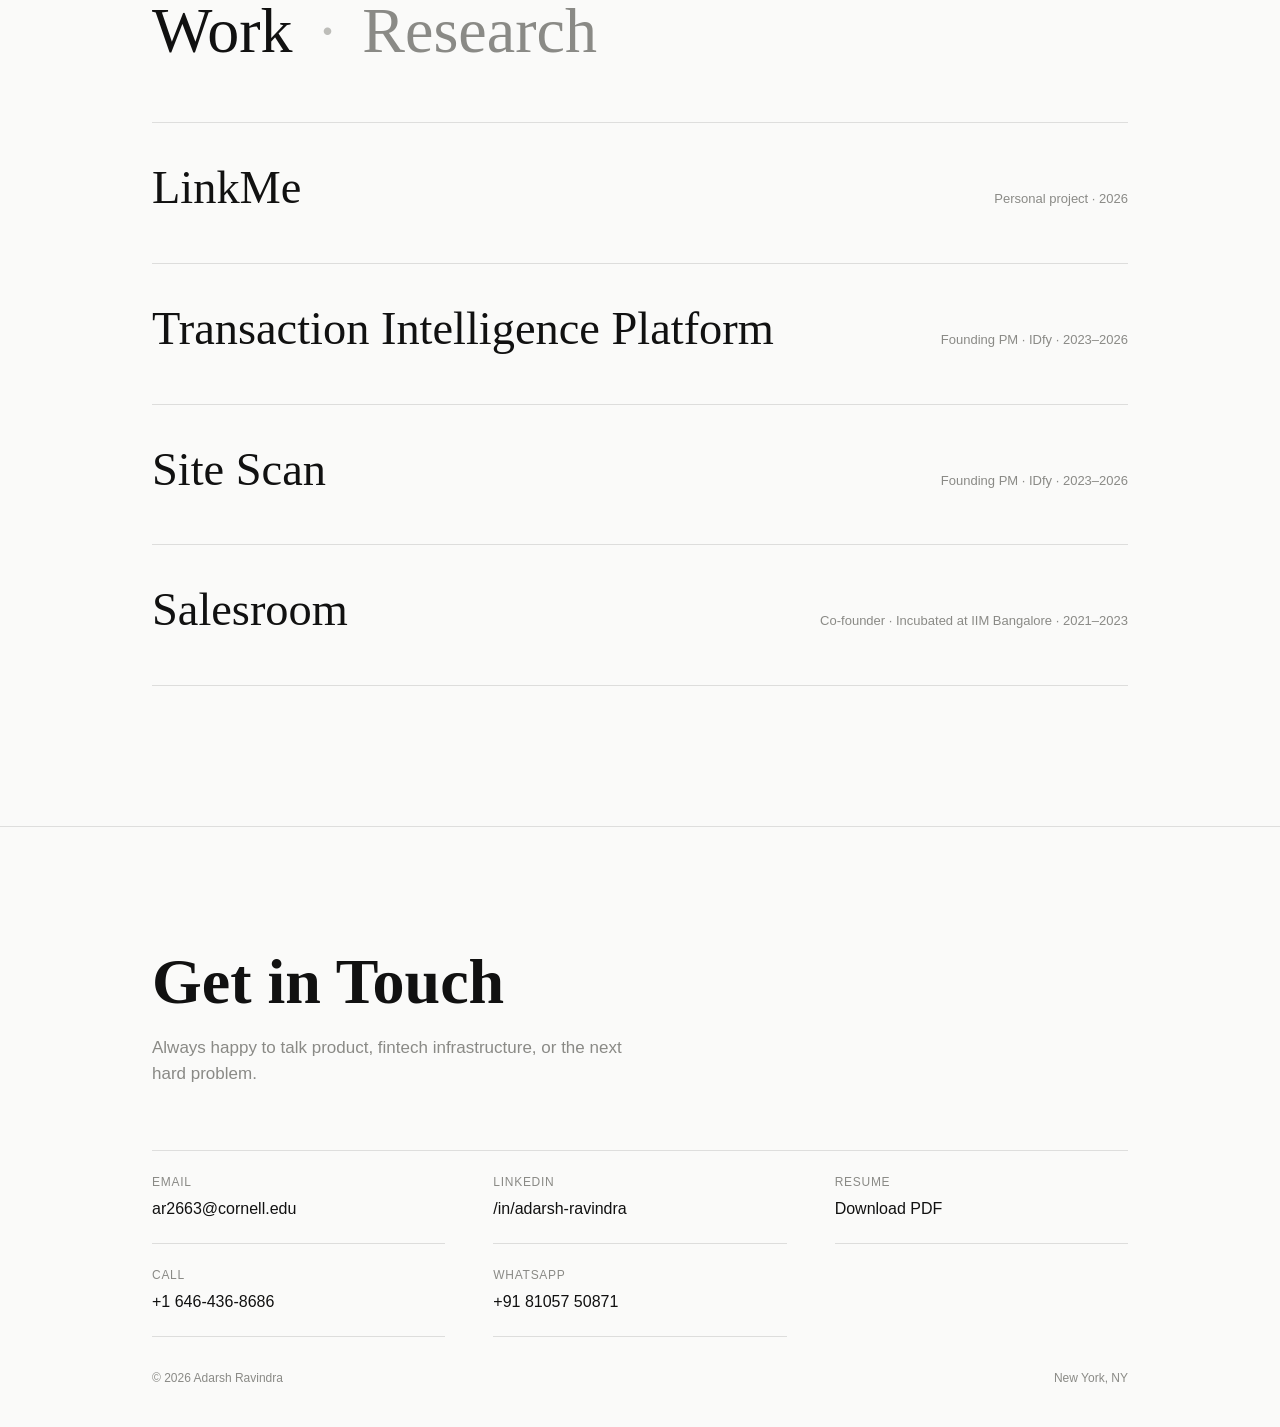
==== commit 87b87109: "Update site: root pages" ====
--- a/index.html
+++ b/index.html
@@ -48,7 +48,7 @@
 }
 </script>
 <script>document.documentElement.classList.add('js');</script>
-<link rel="stylesheet" href="css/style.css?v=13">
+<link rel="stylesheet" href="css/style.css?v=16">
 </head>
 <body>
 <a class="skip-link" href="#main">Skip to content</a>
@@ -93,7 +93,7 @@
   <section class="work" id="work">
     <div class="wrap">
       <h2 class="work-title reveal section-switch" role="tablist" aria-label="Section">
-        <button type="button" class="switch-item is-active" role="tab" aria-selected="true"  aria-controls="panel-work"  id="tab-work">Work</button><span class="switch-sep" aria-hidden="true">·</span><button type="button" class="switch-item" role="tab" aria-selected="false" aria-controls="panel-reads" id="tab-reads">Reads worth reading</button>
+        <button type="button" class="switch-item is-active" role="tab" aria-selected="true"  aria-controls="panel-work"  id="tab-work">Work</button><span class="switch-sep" aria-hidden="true">·</span><button type="button" class="switch-item" role="tab" aria-selected="false" aria-controls="panel-reads" id="tab-reads">Research</button>
       </h2>
 
       <div class="work-list reveal-group" id="panel-work" role="tabpanel" aria-labelledby="tab-work">
@@ -134,6 +134,14 @@
 
       <!-- Reads: one <a class="work-row"> per article, same shape as the Work rows above. -->
       <div class="work-list reads-list reveal-group" id="panel-reads" role="tabpanel" aria-labelledby="tab-reads" hidden>
+
+        <a href="reads/transaction-foundation-models.html" class="work-row">
+          <div class="work-row-top">
+            <span class="work-name">Two Sides of the Same Coin</span>
+            <span class="work-tag">Working draft · October 2026</span>
+          </div>
+          <p class="work-pitch">Networks and banks are both training foundation models on transactions. Each sees half of the same customer — and the largest gains come from combining them.</p>
+        </a>
 
         <a href="reads/synthesis.html" class="work-row">
           <div class="work-row-top">
@@ -187,6 +195,6 @@
 
 </main>
 
-<script src="js/main.js?v=13"></script>
+<script src="js/main.js?v=16"></script>
 </body>
 </html>
--- a/css/style.css
+++ b/css/style.css
@@ -179,6 +179,30 @@
   align-items: center;
   justify-content: center;
 }
+.intro-aside {
+  flex: 0 0 auto;
+  display: flex;
+  flex-direction: column;
+  align-items: center;
+  gap: 18px;
+}
+/* Monochrome on purpose — LinkedIn blue would break the palette */
+.intro-linkedin {
+  color: var(--muted);
+  display: inline-flex;
+  transition: color 0.25s ease, transform 0.25s ease;
+}
+.intro-linkedin svg {
+  width: 20px;
+  height: 20px;
+  fill: currentColor;
+  display: block;
+}
+.intro-linkedin:hover {
+  color: var(--text);
+  transform: translateY(-2px);
+}
+
 .intro-photo {
   flex: 0 0 auto;
   width: 148px;
@@ -209,7 +233,53 @@
   font-weight: 400;
   margin-bottom: 56px;
 }
-.work-list { border-top: 1px solid var(--divider); }
+/* Section switch — the heading itself is the control.
+   Active reads in --text, inactive in --muted. No new colours, no chrome. */
+/* Its own scale: the switch carries far more text than a one-word heading,
+   so it sits below .work-title's size to keep clear of the container edge
+   (and to survive a wider fallback serif before the webfont loads). */
+.section-switch {
+  display: flex;
+  flex-wrap: wrap;
+  align-items: baseline;
+  gap: 0;
+  font-size: clamp(2.25rem, 5.6vw, 4rem);
+  line-height: 1.12;
+}
+.switch-item {
+  font: inherit;
+  color: var(--muted);
+  background: none;
+  border: 0;
+  padding: 0;
+  margin: 0;
+  cursor: pointer;
+  line-height: inherit;
+  transition: color 0.3s ease;
+  -webkit-tap-highlight-color: transparent;
+}
+.switch-item:hover { color: var(--text); }
+.switch-item.is-active { color: var(--text); cursor: default; }
+.switch-sep {
+  color: var(--muted);
+  opacity: 0.55;
+  padding: 0 0.42em;
+  user-select: none;
+}
+
+.reads-empty {
+  color: var(--muted);
+  font-size: 15px;
+  padding: 30px 0;
+}
+
+/* Crossfade when switching panels */
+.work-list[hidden] { display: none; }
+.work-list.is-switching { opacity: 0; transform: translateY(8px); }
+.work-list {
+  border-top: 1px solid var(--divider);
+  transition: opacity 0.3s var(--ease-out), transform 0.3s var(--ease-out);
+}
 .work-row {
   display: block;
   border-bottom: 1px solid var(--divider);
@@ -349,7 +419,19 @@
   font-size: clamp(3rem, 7vw, 5rem);
   line-height: 1.08;
   margin-bottom: 16px;
-}
+  /* keeps a long title from orphaning its last word on a line of its own */
+  text-wrap: balance;
+}
+/* Sits between the big serif name and the small muted meta line */
+.case-subtitle {
+  font-size: clamp(1.15rem, 2.2vw, 1.5rem);
+  font-weight: 400;
+  line-height: 1.35;
+  color: var(--text);
+  max-width: 28ch;
+  margin-bottom: 14px;
+}
+
 .case-meta {
   color: var(--muted);
   font-size: 14px;
@@ -526,11 +608,230 @@
   .intro { padding: 100px 0; }
   .intro-inner { flex-direction: column; align-items: flex-start; gap: 32px; }
   .intro-photo { width: 120px; height: 120px; }
+  /* Stack the switch rather than wrapping it and leaving the "·" dangling */
+  .section-switch { flex-direction: column; align-items: flex-start; gap: 2px; }
+  .switch-sep { display: none; }
   .work-row-top { flex-direction: column; align-items: flex-start; gap: 6px; }
   .work-tag { white-space: normal; }
   .nav-links { gap: 18px; }
   .case-header { padding-top: 130px; }
   .case-next { flex-direction: column; gap: 8px; }
+}
+
+/* ---------- Article pages (reads) ---------- */
+.article-layout {
+  display: grid;
+  grid-template-columns: minmax(0, 1fr) 190px;
+  gap: 72px;
+  align-items: start;
+  padding-bottom: 120px;
+}
+/* The TOC comes first in the source (better for screen readers) but sits in
+   the right-hand column visually, so the columns are assigned explicitly. */
+.article-body {
+  grid-column: 1;
+  grid-row: 1;
+  max-width: 720px;
+  min-width: 0;
+}
+
+/* Jump table — sticky rail, same monochrome language as the rest */
+.toc {
+  grid-column: 2;
+  grid-row: 1;
+  position: sticky;
+  top: 112px;
+  align-self: start;
+}
+.toc-label {
+  font-size: 11px;
+  letter-spacing: 0.1em;
+  text-transform: uppercase;
+  color: var(--muted);
+  opacity: 0.75;
+  margin-bottom: 14px;
+}
+.toc nav { border-left: 1px solid var(--divider); }
+.toc-link {
+  display: block;
+  font-size: 13px;
+  line-height: 1.35;
+  color: var(--muted);
+  padding: 9px 0 9px 16px;
+  margin-left: -1px;
+  border-left: 1px solid transparent;
+  transition: color 0.25s ease, border-color 0.25s ease;
+}
+.toc-link:hover { color: var(--text); }
+.toc-link.is-active {
+  color: var(--text);
+  border-left-color: var(--text);
+}
+
+/* Research-in-progress note */
+.note {
+  font-size: 15px;
+  line-height: 1.6;
+  color: var(--muted);
+  border-left: 2px solid var(--divider-strong);
+  padding: 2px 0 2px 20px;
+  margin: 0 0 56px;
+}
+.note strong { color: var(--text); font-weight: 600; }
+
+/* Section + heading rhythm inside an article */
+.doc-section { margin-top: 72px; scroll-margin-top: 104px; }
+.doc-section > h2 {
+  font-family: 'Instrument Serif', serif;
+  font-size: clamp(2rem, 3.6vw, 2.6rem);
+  font-weight: 400;
+  margin-bottom: 24px;
+  padding-bottom: 18px;
+  border-bottom: 1px solid var(--divider);
+}
+.doc-section h3 {
+  font-size: 1.1rem;
+  font-weight: 700;
+  letter-spacing: -0.01em;
+  margin: 44px 0 16px;
+}
+.doc-section h4 {
+  font-size: 0.95rem;
+  font-weight: 600;
+  color: var(--text);
+  margin: 32px 0 12px;
+}
+.h-note {
+  font-weight: 400;
+  font-size: 12px;
+  letter-spacing: 0.06em;
+  text-transform: uppercase;
+  color: var(--muted);
+  margin-left: 10px;
+}
+.article-body p {
+  font-size: 1.05rem;
+  line-height: 1.7;
+  margin-bottom: 20px;
+}
+.article-body ul { list-style: none; margin: 0 0 24px; }
+.article-body li {
+  font-size: 1.02rem;
+  line-height: 1.65;
+  padding-left: 22px;
+  position: relative;
+  margin-bottom: 12px;
+}
+.article-body li::before {
+  content: "\2014";
+  position: absolute;
+  left: 0;
+  color: var(--muted);
+}
+.article-body code {
+  font-family: ui-monospace, SFMono-Regular, Menlo, monospace;
+  font-size: 0.88em;
+  background: rgba(17, 17, 17, 0.045);
+  padding: 2px 5px;
+  border-radius: 3px;
+}
+.closing-line {
+  font-family: 'Instrument Serif', serif;
+  font-size: 1.4rem;
+  line-height: 1.45;
+  margin-top: 36px;
+}
+
+/* Tables — hairlines only, no fills */
+.table-scroll { overflow-x: auto; margin: 0 0 28px; }
+.doc-table {
+  width: 100%;
+  border-collapse: collapse;
+  font-size: 14px;
+  line-height: 1.5;
+}
+.doc-table th {
+  text-align: left;
+  font-weight: 600;
+  font-size: 11px;
+  letter-spacing: 0.08em;
+  text-transform: uppercase;
+  color: var(--muted);
+  padding: 0 16px 10px 0;
+  border-bottom: 1px solid var(--divider-strong);
+  white-space: nowrap;
+}
+.doc-table td {
+  padding: 14px 16px 14px 0;
+  border-bottom: 1px solid var(--divider);
+  vertical-align: top;
+}
+.doc-table tr:last-child td { border-bottom: none; }
+.doc-table td:first-child { font-weight: 500; }
+.verdict { white-space: nowrap; }
+
+/* Code / fingerprint block */
+.code-block {
+  font-family: ui-monospace, SFMono-Regular, Menlo, monospace;
+  font-size: 12.5px;
+  line-height: 1.75;
+  background: rgba(17, 17, 17, 0.04);
+  border-left: 2px solid var(--divider-strong);
+  padding: 20px 22px;
+  margin: 0 0 24px;
+  overflow-x: auto;
+}
+.code-block code { background: none; padding: 0; font-size: inherit; }
+
+@media (max-width: 960px) {
+  /* Rail would crowd the text — drop to a single column */
+  .article-layout { grid-template-columns: minmax(0, 1fr); gap: 0; }
+  .article-body { grid-column: 1; }
+  .toc { display: none; }
+}
+
+/* ---------- Architecture diagram (inline SVG, palette-driven) ---------- */
+.diagram { margin: 36px 0 32px; }
+.diagram-scroll { overflow-x: auto; }
+.diagram svg {
+  display: block;
+  width: 100%;
+  min-width: 620px;   /* below this the labels stop being legible, so scroll */
+  height: auto;
+}
+.dg-box {
+  fill: none;
+  stroke: var(--divider-strong);
+  stroke-width: 1.5;
+}
+/* Layer 2 is the core IP — weight, not colour, carries the emphasis */
+.dg-box-emph {
+  fill: rgba(17, 17, 17, 0.04);
+  stroke: var(--text);
+  stroke-width: 2;
+}
+.dg-title {
+  fill: var(--text);
+  font-family: 'Manrope', sans-serif;
+  font-size: 18px;
+  font-weight: 700;
+}
+.dg-sub {
+  fill: var(--muted);
+  font-family: 'Manrope', sans-serif;
+  font-size: 14px;
+  font-weight: 400;
+}
+.dg-line {
+  fill: none;
+  stroke: var(--muted);
+  stroke-width: 1.5;
+}
+.dg-head { fill: var(--muted); }
+.diagram figcaption {
+  font-size: 13px;
+  color: var(--muted);
+  margin-top: 14px;
 }
 
 /* ---------- Respect reduced-motion preferences ---------- */
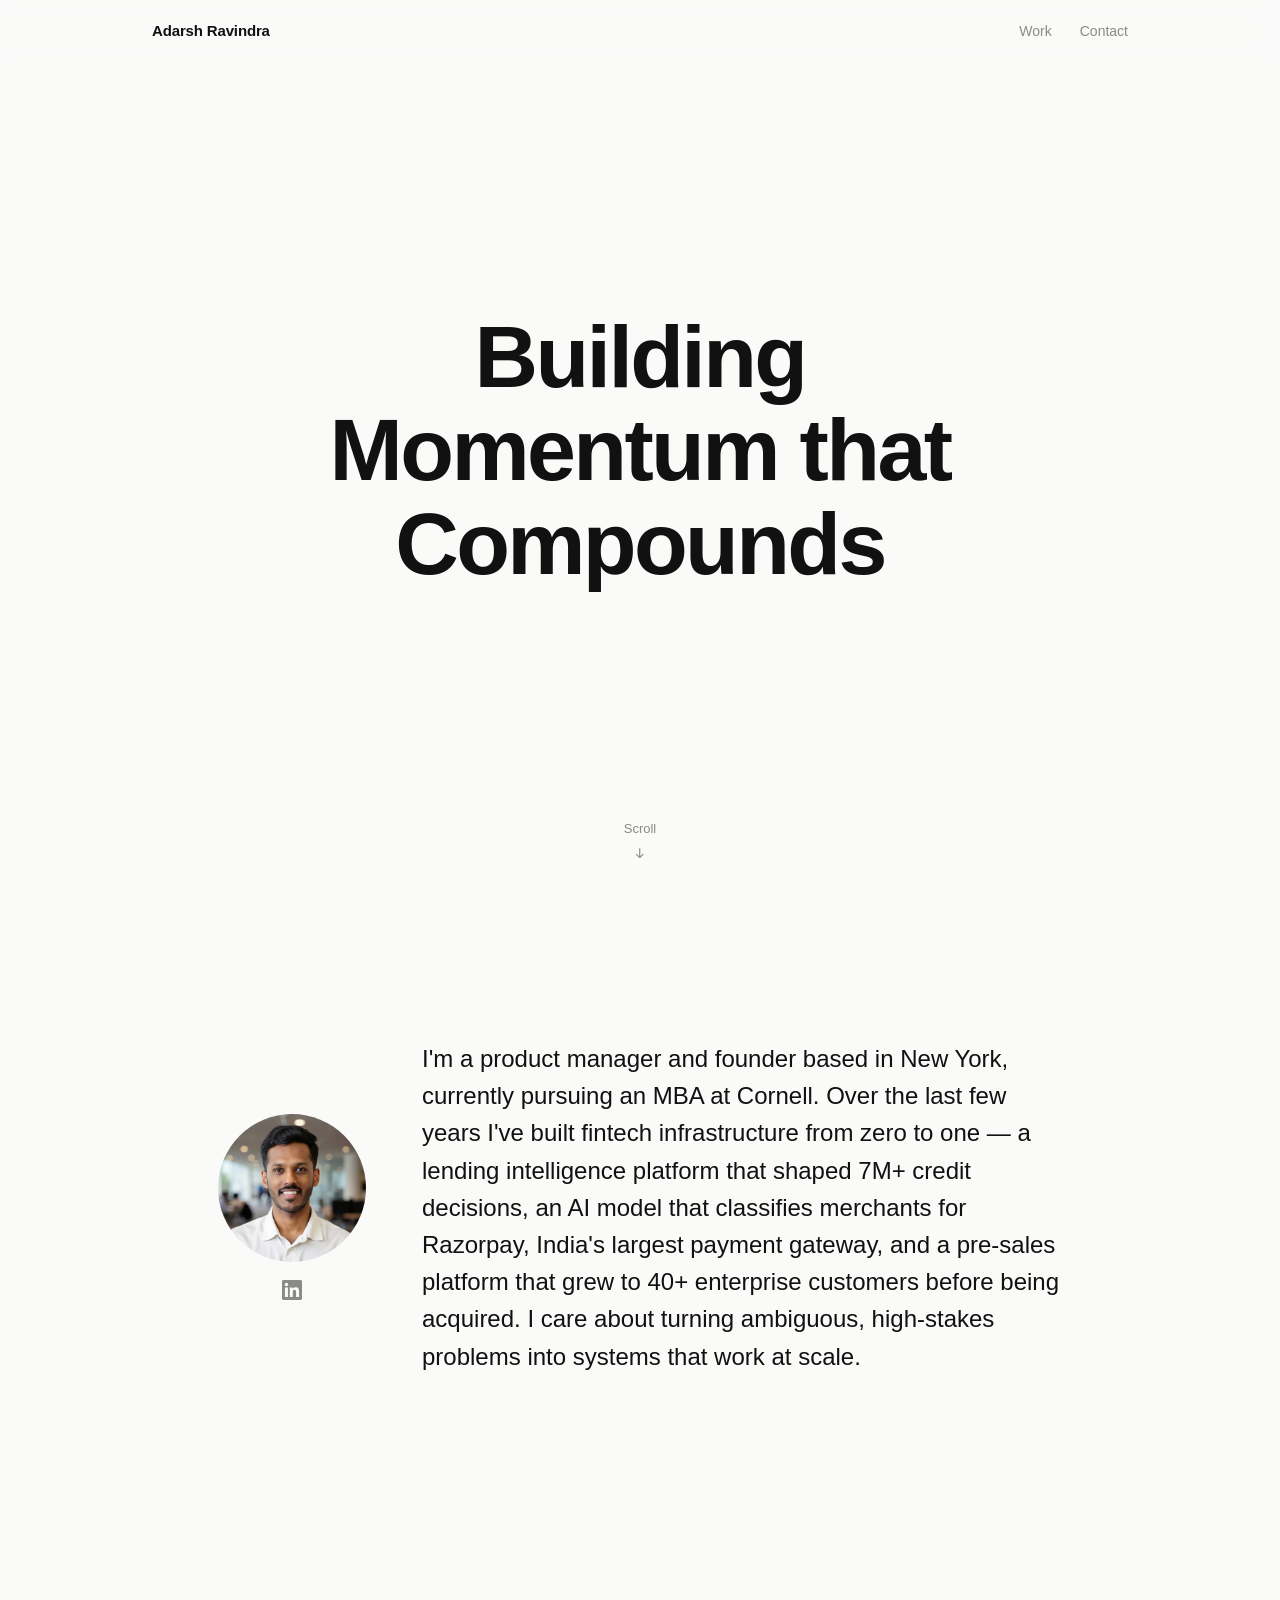
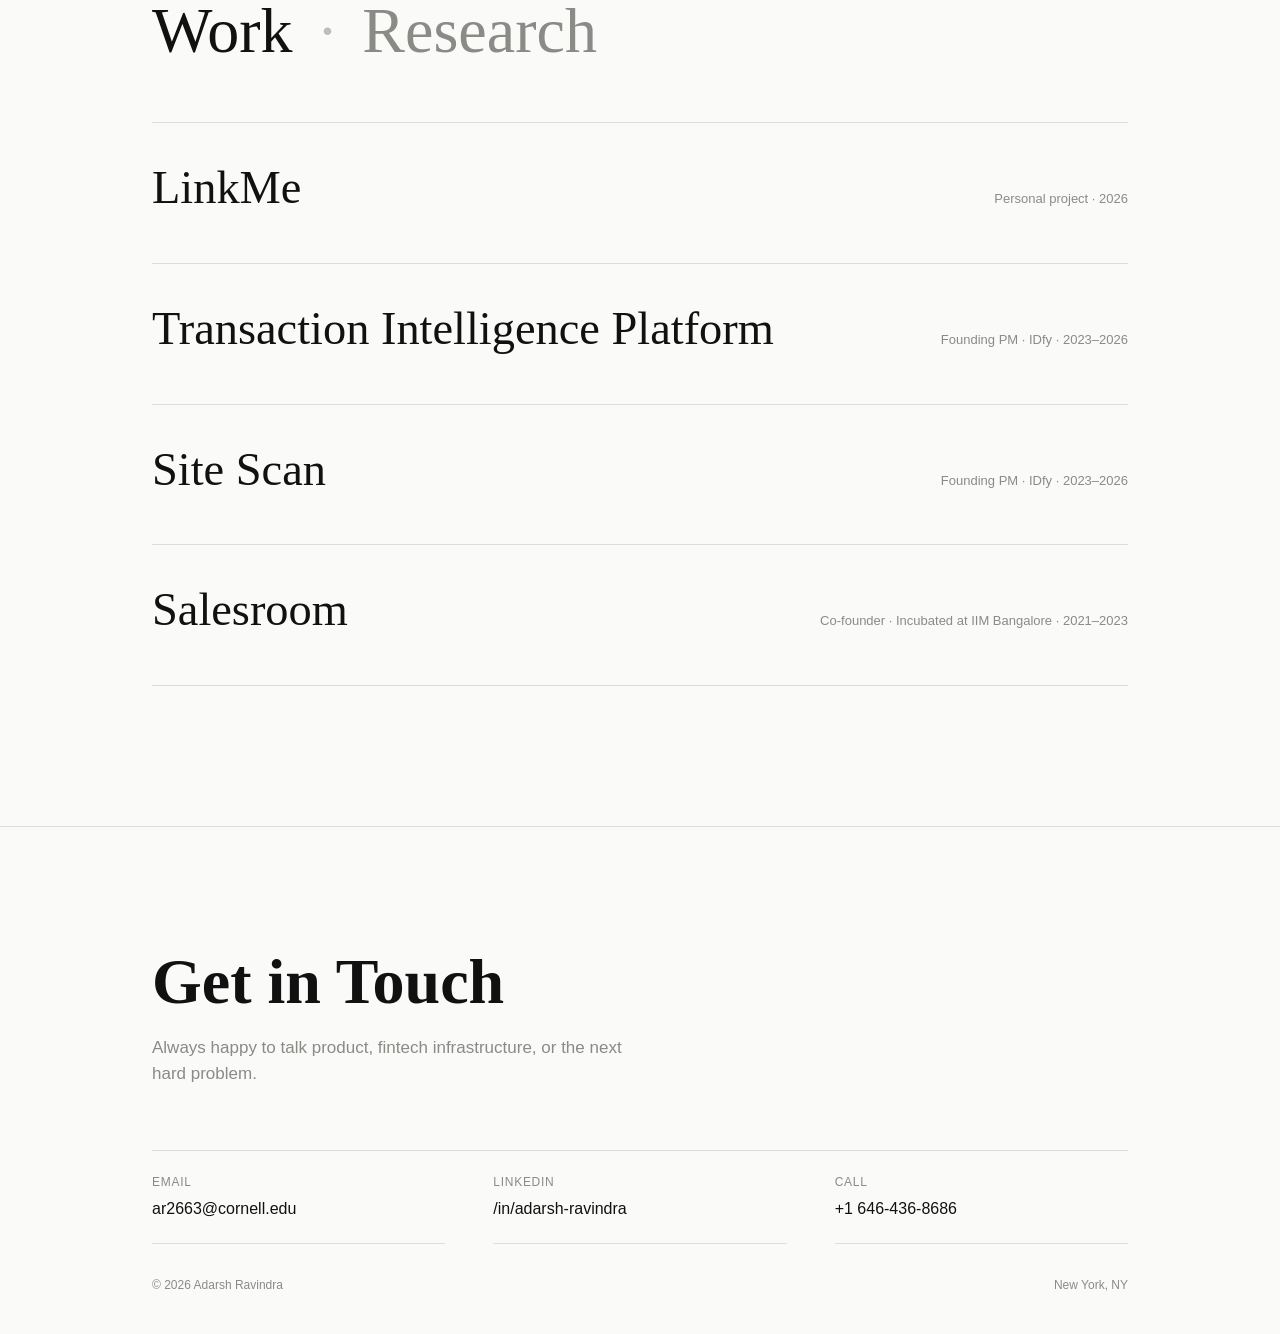
==== commit c6be3319: "Update site: root pages" ====
--- a/index.html
+++ b/index.html
@@ -48,7 +48,7 @@
 }
 </script>
 <script>document.documentElement.classList.add('js');</script>
-<link rel="stylesheet" href="css/style.css?v=16">
+<link rel="stylesheet" href="css/style.css?v=17">
 </head>
 <body>
 <a class="skip-link" href="#main">Skip to content</a>
@@ -59,7 +59,6 @@
     <div class="nav-links">
       <a href="#work">Work</a>
       <a href="#contact">Contact</a>
-      <a href="assets/Adarsh_Ravindra_Resume.pdf" target="_blank" rel="noopener">Resume</a>
     </div>
   </div>
 </nav>
@@ -172,17 +171,9 @@
           <span class="label">LinkedIn</span>
           <span class="value">/in/adarsh-ravindra</span>
         </a>
-        <a class="contact-item" href="assets/Adarsh_Ravindra_Resume.pdf" target="_blank" rel="noopener">
-          <span class="label">Resume</span>
-          <span class="value">Download PDF</span>
-        </a>
         <a class="contact-item" href="tel:+16464368686">
           <span class="label">Call</span>
           <span class="value">+1 646-436-8686</span>
-        </a>
-        <a class="contact-item" href="https://wa.me/918105750871" target="_blank" rel="noopener">
-          <span class="label">WhatsApp</span>
-          <span class="value">+91 81057 50871</span>
         </a>
       </div>
 
@@ -195,6 +186,6 @@
 
 </main>
 
-<script src="js/main.js?v=16"></script>
+<script src="js/main.js?v=17"></script>
 </body>
 </html>
--- a/css/style.css
+++ b/css/style.css
@@ -834,6 +834,45 @@
   margin-top: 14px;
 }
 
+/* ---------- In-article Main / Annexure switch ---------- */
+.article-switch {
+  font-family: 'Instrument Serif', serif;
+  font-size: clamp(1.6rem, 3vw, 2.1rem);
+  font-weight: 400;
+  line-height: 1.2;
+  padding-bottom: 16px;
+  border-bottom: 1px solid var(--divider);
+  margin-bottom: 8px;
+}
+/* panels hide via the hidden attribute */
+#panel-main[hidden], #panel-annexure[hidden] { display: none; }
+
+/* The first section inside a panel sits right under the switch */
+.article-body > div > .doc-section:first-child { margin-top: 40px; }
+
+/* Chart (monochrome: tone carries the series, not colour) */
+.ch-net  { fill: var(--muted); }
+.ch-bank { fill: var(--text); }
+.ch-axis { stroke: var(--divider-strong); stroke-width: 1; }
+.ch-label {
+  fill: var(--text);
+  font-family: 'Manrope', sans-serif;
+  font-size: 15px;
+  text-anchor: end;
+}
+.ch-val {
+  fill: var(--muted);
+  font-family: 'Manrope', sans-serif;
+  font-size: 14px;
+  font-weight: 500;
+}
+.fig-note {
+  font-size: 13px;
+  color: var(--muted);
+  margin-top: -14px;
+}
+.source-list li { font-size: 0.98rem; }
+
 /* ---------- Respect reduced-motion preferences ---------- */
 @media (prefers-reduced-motion: reduce) {
   html { scroll-behavior: auto; }
